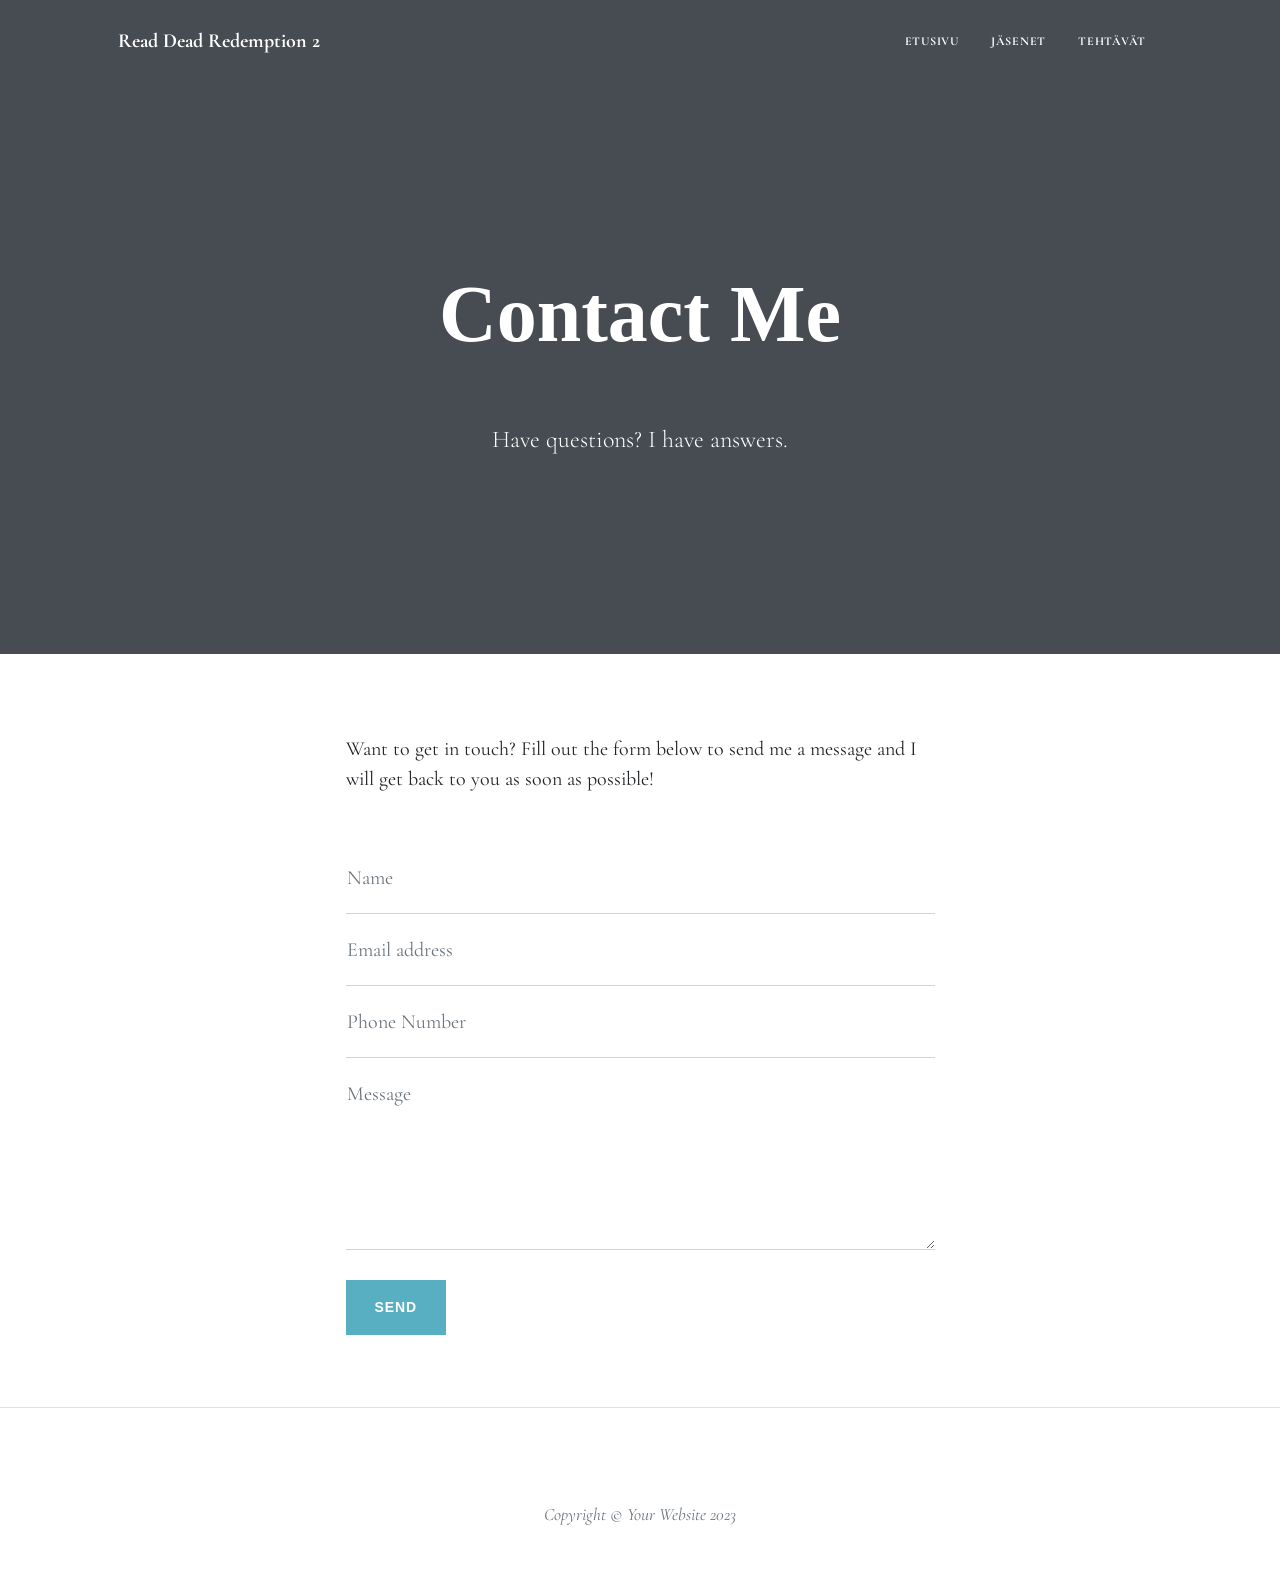
==== characters.html @ ea0ac6d4 "Initial commit - RDRII fanisivusto" ====
<!DOCTYPE html>
<html lang="en">

<head>
    <meta charset="utf-8" />
    <meta name="viewport" content="width=device-width, initial-scale=1, shrink-to-fit=no" />
    <meta name="description" content="" />
    <meta name="author" content="" />
    <title>RDR2 Fanisivusto </title>
    <!-- Google fontti-->
    <link href="https://fonts.googleapis.com/css2?family=Cormorant+Garamond&family=Smokum&display=swap" rel="stylesheet"
        type="text/css" />
    <!-- Boostrap ja oma CSS-->
    <link href="styles.css" rel="stylesheet" />
</head>

<body>
    <!-- Navigation-->
    <nav class="navbar navbar-expand-lg navbar-light" id="mainNav">
        <div class="container px-4 px-lg-5">
            <a class="navbar-brand" href="index.html">Read Dead Redemption 2</a>
            <button class="navbar-toggler" type="button" data-bs-toggle="collapse" data-bs-target="#navbarResponsive"
                aria-controls="navbarResponsive" aria-expanded="false" aria-label="Toggle navigation">
                Menu
                <i class="fas fa-bars"></i>
            </button>
            <div class="collapse navbar-collapse" id="navbarResponsive">
                <ul class="navbar-nav ms-auto py-4 py-lg-0">
                    <li class="nav-item"><a class="nav-link px-lg-3 py-3 py-lg-4" href="index.html">Etusivu</a></li>
                    <li class="nav-item"><a class="nav-link px-lg-3 py-3 py-lg-4" href="about.html">Jäsenet</a></li>
                    <li class="nav-item"><a class="nav-link px-lg-3 py-3 py-lg-4" href="post.html">Tehtävät</a></li>
                </ul>
            </div>
        </div>
    </nav>
    <!-- Page Header-->
    <header class="masthead" style="background-image: url('assets/img/contact-bg.jpg')">
        <div class="container position-relative px-4 px-lg-5">
            <div class="row gx-4 gx-lg-5 justify-content-center">
                <div class="col-md-10 col-lg-8 col-xl-7">
                    <div class="page-heading">
                        <h1>Contact Me</h1>
                        <span class="subheading">Have questions? I have answers.</span>
                    </div>
                </div>
            </div>
        </div>
    </header>
    <!-- Main Content-->
    <main class="mb-4">
        <div class="container px-4 px-lg-5">
            <div class="row gx-4 gx-lg-5 justify-content-center">
                <div class="col-md-10 col-lg-8 col-xl-7">
                    <p>Want to get in touch? Fill out the form below to send me a message and I will get back to you as
                        soon as possible!</p>
                    <div class="my-5">
                        <!-- * * * * * * * * * * * * * * *-->
                        <!-- * * SB Forms Contact Form * *-->
                        <!-- * * * * * * * * * * * * * * *-->
                        <!-- This form is pre-integrated with SB Forms.-->
                        <!-- To make this form functional, sign up at-->
                        <!-- https://startbootstrap.com/solution/contact-forms-->
                        <!-- to get an API token!-->
                        <form id="contactForm" data-sb-form-api-token="API_TOKEN">
                            <div class="form-floating">
                                <input class="form-control" id="name" type="text" placeholder="Enter your name..."
                                    data-sb-validations="required" />
                                <label for="name">Name</label>
                                <div class="invalid-feedback" data-sb-feedback="name:required">A name is required.</div>
                            </div>
                            <div class="form-floating">
                                <input class="form-control" id="email" type="email" placeholder="Enter your email..."
                                    data-sb-validations="required,email" />
                                <label for="email">Email address</label>
                                <div class="invalid-feedback" data-sb-feedback="email:required">An email is required.
                                </div>
                                <div class="invalid-feedback" data-sb-feedback="email:email">Email is not valid.</div>
                            </div>
                            <div class="form-floating">
                                <input class="form-control" id="phone" type="tel"
                                    placeholder="Enter your phone number..." data-sb-validations="required" />
                                <label for="phone">Phone Number</label>
                                <div class="invalid-feedback" data-sb-feedback="phone:required">A phone number is
                                    required.</div>
                            </div>
                            <div class="form-floating">
                                <textarea class="form-control" id="message" placeholder="Enter your message here..."
                                    style="height: 12rem" data-sb-validations="required"></textarea>
                                <label for="message">Message</label>
                                <div class="invalid-feedback" data-sb-feedback="message:required">A message is required.
                                </div>
                            </div>
                            <br />
                            <!-- Submit success message-->
                            <!---->
                            <!-- This is what your users will see when the form-->
                            <!-- has successfully submitted-->
                            <div class="d-none" id="submitSuccessMessage">
                                <div class="text-center mb-3">
                                    <div class="fw-bolder">Form submission successful!</div>
                                    To activate this form, sign up at
                                    <br />
                                    <a
                                        href="https://startbootstrap.com/solution/contact-forms">https://startbootstrap.com/solution/contact-forms</a>
                                </div>
                            </div>
                            <!-- Submit error message-->
                            <!---->
                            <!-- This is what your users will see when there is-->
                            <!-- an error submitting the form-->
                            <div class="d-none" id="submitErrorMessage">
                                <div class="text-center text-danger mb-3">Error sending message!</div>
                            </div>
                            <!-- Submit Button-->
                            <button class="btn btn-primary text-uppercase disabled" id="submitButton"
                                type="submit">Send</button>
                        </form>
                    </div>
                </div>
            </div>
        </div>
    </main>
    <!-- Footer-->
    <footer class="border-top">
        <div class="container px-4 px-lg-5">
            <div class="row gx-4 gx-lg-5 justify-content-center">
                <div class="col-md-10 col-lg-8 col-xl-7">
                    <ul class="list-inline text-center">
                        <li class="list-inline-item">
                            <a href="#!">
                                <span class="fa-stack fa-lg">
                                    <i class="fas fa-circle fa-stack-2x"></i>
                                    <i class="fab fa-twitter fa-stack-1x fa-inverse"></i>
                                </span>
                            </a>
                        </li>
                        <li class="list-inline-item">
                            <a href="#!">
                                <span class="fa-stack fa-lg">
                                    <i class="fas fa-circle fa-stack-2x"></i>
                                    <i class="fab fa-facebook-f fa-stack-1x fa-inverse"></i>
                                </span>
                            </a>
                        </li>
                        <li class="list-inline-item">
                            <a href="#!">
                                <span class="fa-stack fa-lg">
                                    <i class="fas fa-circle fa-stack-2x"></i>
                                    <i class="fab fa-github fa-stack-1x fa-inverse"></i>
                                </span>
                            </a>
                        </li>
                    </ul>
                    <div class="small text-center text-muted fst-italic">Copyright &copy; Your Website 2023</div>
                </div>
            </div>
        </div>
    </footer>
    <!-- Bootstrap core JS-->
    <script src="https://cdn.jsdelivr.net/npm/bootstrap@5.2.3/dist/js/bootstrap.bundle.min.js"></script>
    <!-- Core theme JS-->
    <script src="scripts.js"></script>
    <!-- * * * * * * * * * * * * * * * * * * * * * * * * * * * * * * * * * * * * * * * *-->
    <!-- * *                               SB Forms JS                               * *-->
    <!-- * * Activate your form at https://startbootstrap.com/solution/contact-forms * *-->
    <!-- * * * * * * * * * * * * * * * * * * * * * * * * * * * * * * * * * * * * * * * *-->
    <script src="https://cdn.startbootstrap.com/sb-forms-latest.js"></script>
</body>

</html>
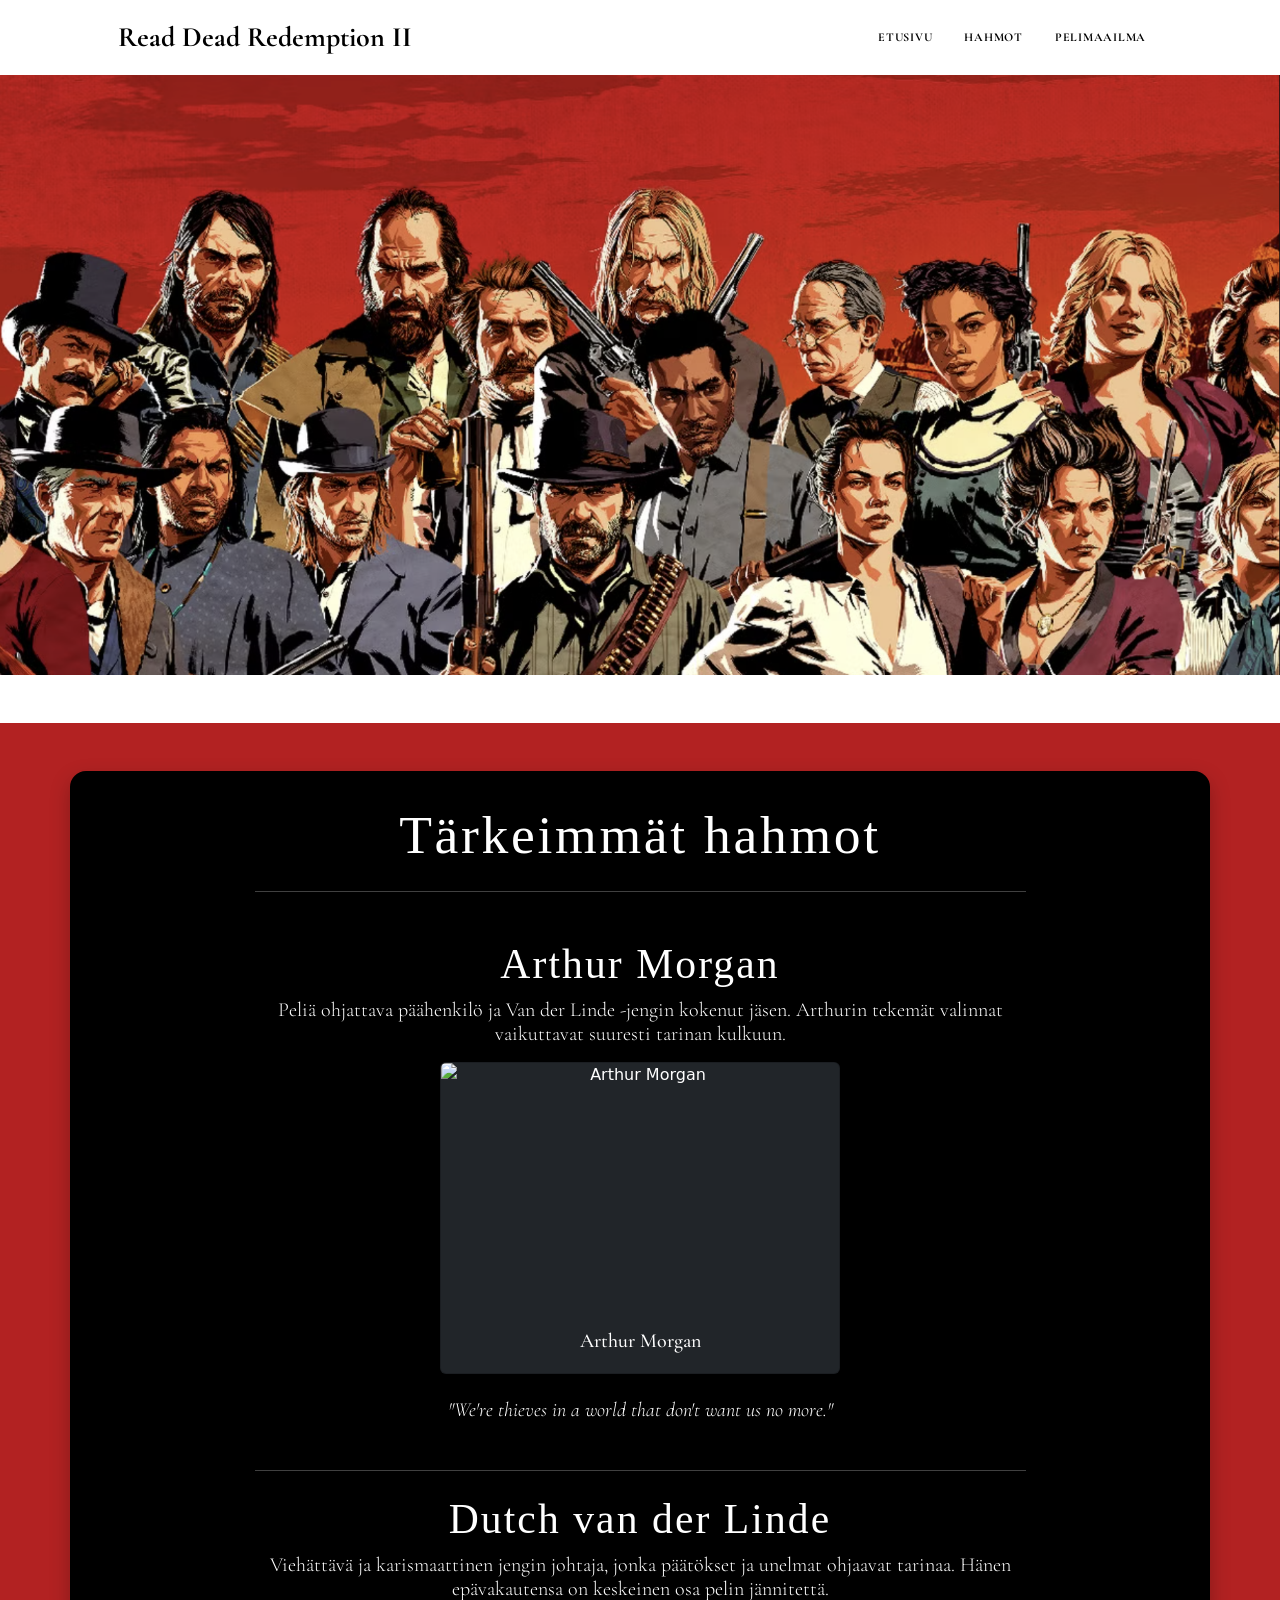
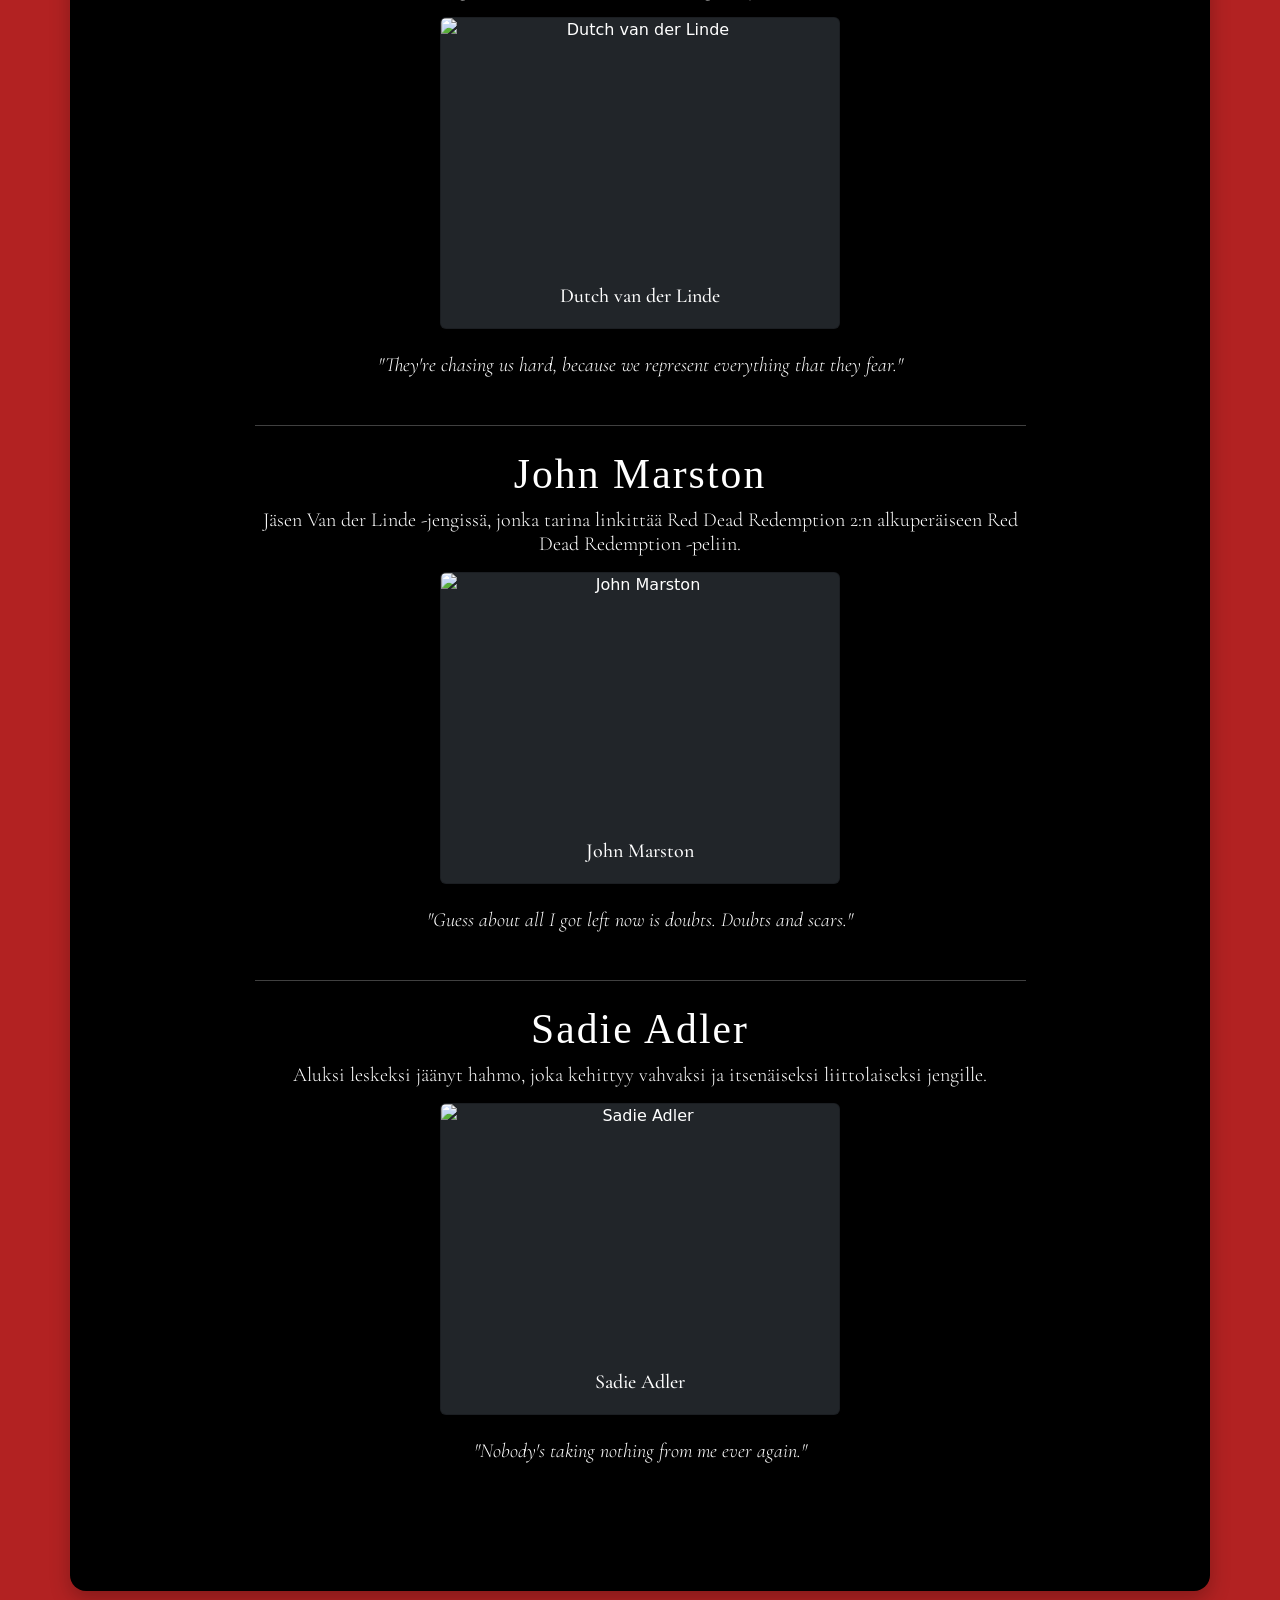
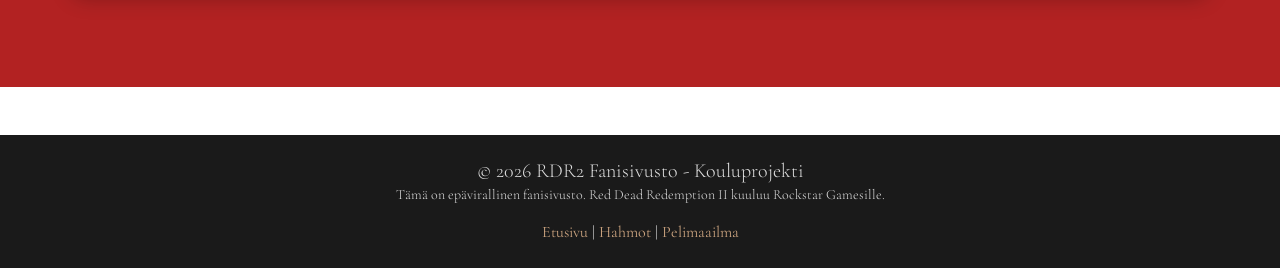
==== commit 5cbc45b4: "päivitetty" ====
--- a/characters.html
+++ b/characters.html
@@ -3,22 +3,24 @@
 
 <head>
     <meta charset="utf-8" />
-    <meta name="viewport" content="width=device-width, initial-scale=1, shrink-to-fit=no" />
+    <meta name="viewport" content="width=device-width, initial-scale=1 " />
     <meta name="description" content="" />
     <meta name="author" content="" />
-    <title>RDR2 Fanisivusto </title>
+    <title>RDRII Fanisivusto </title>
     <!-- Google fontti-->
     <link href="https://fonts.googleapis.com/css2?family=Cormorant+Garamond&family=Smokum&display=swap" rel="stylesheet"
         type="text/css" />
     <!-- Boostrap ja oma CSS-->
     <link href="styles.css" rel="stylesheet" />
+    <link href="https://cdn.jsdelivr.net/npm/bootstrap@5.3.2/dist/css/bootstrap.min.css" rel="stylesheet">
+    <script src="https://cdn.jsdelivr.net/npm/bootstrap@5.3.2/dist/js/bootstrap.bundle.min.js"></script>
 </head>
 
 <body>
-    <!-- Navigation-->
+    <!-- Navigaatio-->
     <nav class="navbar navbar-expand-lg navbar-light" id="mainNav">
         <div class="container px-4 px-lg-5">
-            <a class="navbar-brand" href="index.html">Read Dead Redemption 2</a>
+            <a class="navbar-brand" href="index.html">Read Dead Redemption II</a>
             <button class="navbar-toggler" type="button" data-bs-toggle="collapse" data-bs-target="#navbarResponsive"
                 aria-controls="navbarResponsive" aria-expanded="false" aria-label="Toggle navigation">
                 Menu
@@ -27,144 +29,148 @@
             <div class="collapse navbar-collapse" id="navbarResponsive">
                 <ul class="navbar-nav ms-auto py-4 py-lg-0">
                     <li class="nav-item"><a class="nav-link px-lg-3 py-3 py-lg-4" href="index.html">Etusivu</a></li>
-                    <li class="nav-item"><a class="nav-link px-lg-3 py-3 py-lg-4" href="about.html">Jäsenet</a></li>
-                    <li class="nav-item"><a class="nav-link px-lg-3 py-3 py-lg-4" href="post.html">Tehtävät</a></li>
+                    <li class="nav-item"><a class="nav-link px-lg-3 py-3 py-lg-4" href="characters.html">Hahmot</a></li>
+                    <li class="nav-item"><a class="nav-link px-lg-3 py-3 py-lg-4" href="world.html">Pelimaailma</a></li>
                 </ul>
             </div>
         </div>
     </nav>
-    <!-- Page Header-->
-    <header class="masthead" style="background-image: url('assets/img/contact-bg.jpg')">
+
+    <!-- Hero Header -->
+    <header class="masthead" style="background-image: url('assets/img/gang.png')">
         <div class="container position-relative px-4 px-lg-5">
+        </div>
+    </header>
+
+    <!-- Main Content -->
+    <main class="page-content" style="color: #FFFFFF;">
+        <div class="container px-4 px-lg-5 justify-content-center">
+            <!-- Esittelyteksti -->
             <div class="row gx-4 gx-lg-5 justify-content-center">
-                <div class="col-md-10 col-lg-8 col-xl-7">
-                    <div class="page-heading">
-                        <h1>Contact Me</h1>
-                        <span class="subheading">Have questions? I have answers.</span>
+                <div class="col-md-12 col-lg-10 col-xl-9">
+                    <div class="site-heading">
+                        <h1>Tärkeimmät hahmot</h1>
+                        <!-- Divider-->
+                        <hr class="my-4" />
+                        <!-- Arthur Morgan -->
+                        <section class="my-5">
+                            <h2>Arthur Morgan</h2>
+                            <p>Peliä ohjattava päähenkilö ja Van der Linde -jengin kokenut jäsen.
+                                Arthurin tekemät valinnat vaikuttavat suuresti tarinan kulkuun.</p>
+                            <div class="card text-center bg-dark text-white shadow-sm mx-auto"
+                                style="max-width: 400px;">
+                                <img id="arthur-image" class="card-img-top img-fluid" alt="Arthur Morgan"
+                                    style="object-fit: cover; object-position: top center; height: 250px;">
+                                <div class="card-body">
+                                    <h5 class="card-title">Arthur Morgan</h5>
+                                    <h6 class="card-subtitle mb-2 text-muted" id="arthur-role"></h6>
+                                </div>
+                            </div>
+                            <p><br><i> "We're thieves in a world that don't want us no more."</i></p>
+                        </section>
+
+                        <!-- Dutch van der Linde  -->
+                        <section class="my-5">
+                            <hr class="my-4" />
+                            <h2>Dutch van der Linde</h2>
+                            <p>Viehättävä ja karismaattinen jengin johtaja, jonka päätökset ja unelmat ohjaavat tarinaa.
+                                Hänen epävakautensa on keskeinen osa pelin jännitettä.</p>
+
+                            <div class="card text-center bg-dark text-white shadow-sm mx-auto"
+                                style="max-width: 400px;">
+                                <img id="dutch-image" class="card-img-top img-fluid" alt="Dutch van der Linde"
+                                    style="object-fit: cover; object-position: center 27%; height: 250px;">
+                                <div class="card-body">
+                                    <h5 class="card-title">Dutch van der Linde</h5>
+                                    <h6 class="card-subtitle mb-2 text-muted" id="dutch-role"></h6>
+                                </div>
+                            </div>
+                            <p><br><i> "They're chasing us hard, because we represent everything that they fear."</i>
+                            </p>
+                        </section>
+
+                        <!-- John Marston -->
+                        <section class="my-5">
+                            <hr class="my-4" />
+                            <h2>John Marston</h2>
+                            <p>Jäsen Van der Linde -jengissä, jonka tarina linkittää Red Dead Redemption 2:n
+                                alkuperäiseen Red Dead Redemption -peliin.</p>
+
+                            <div class="card text-center bg-dark text-white shadow-sm mx-auto"
+                                style="max-width: 400px;">
+                                <img id="john-image" class="card-img-top img-fluid" alt="John Marston"
+                                    style="object-fit: cover; object-position: center 30%; height: 250px;">
+                                <div class="card-body">
+                                    <h5 class="card-title">John Marston</h5>
+                                    <h6 class="card-subtitle mb-2 text-muted" id="john-role"></h6>
+                                </div>
+                            </div>
+                            <p><br><i> "Guess about all I got left now is doubts. Doubts and scars."</i></p>
+                        </section>
+
+                        <!-- Sadie Adler  -->
+                        <section class="my-5">
+                            <hr class="my-4" />
+                            <h2>Sadie Adler</h2>
+                            <p>Aluksi leskeksi jäänyt hahmo, joka kehittyy vahvaksi ja itsenäiseksi liittolaiseksi
+                                jengille.</p>
+                            <div class="card text-center bg-dark text-white shadow-sm mx-auto"
+                                style="max-width: 400px;">
+                                <img id="sadie-image" class="card-img-top img-fluid" alt="Sadie Adler"
+                                    style="object-fit: cover; object-position: top; height: 250px;">
+                                <div class="card-body">
+                                    <h5 class="card-title">Sadie Adler</h5>
+                                    <h6 class="card-subtitle mb-2 text-muted" id="sadie-role"></h6>
+                                </div>
+                            </div>
+                            <p><br><i> "Nobody's taking nothing from me ever again."</i></p>
+                        </section>
+
+                        <script>
+                            document.addEventListener("DOMContentLoaded", function () {
+                                const jsonURL = "https://api.jsonbin.io/v3/b/69ac94f8d0ea881f40fa2c72";
+
+                                fetch(jsonURL)
+                                    .then(response => response.json())
+                                    .then(data => {
+                                        const members = data.record || [];
+
+                                        // Funktio yhdelle hahmolle
+                                        function setCharacter(idPrefix, characterName) {
+                                            const charData = members.find(member => member.name === characterName);
+                                            if (charData) {
+                                                document.getElementById(`${idPrefix}-image`).src = charData.image;
+                                                document.getElementById(`${idPrefix}-role`).textContent = charData.role;
+                                            }
+                                        }
+
+                                        setCharacter("arthur", "Arthur Morgan");
+                                        setCharacter("dutch", "Dutch van der Linde");
+                                        setCharacter("john", "John Marston");
+                                        setCharacter("sadie", "Sadie Adler");
+                                    })
+                                    .catch(err => console.error("JSON fetch error:", err));
+                            });
+                        </script>
                     </div>
                 </div>
             </div>
-        </div>
-    </header>
-    <!-- Main Content-->
-    <main class="mb-4">
-        <div class="container px-4 px-lg-5">
-            <div class="row gx-4 gx-lg-5 justify-content-center">
-                <div class="col-md-10 col-lg-8 col-xl-7">
-                    <p>Want to get in touch? Fill out the form below to send me a message and I will get back to you as
-                        soon as possible!</p>
-                    <div class="my-5">
-                        <!-- * * * * * * * * * * * * * * *-->
-                        <!-- * * SB Forms Contact Form * *-->
-                        <!-- * * * * * * * * * * * * * * *-->
-                        <!-- This form is pre-integrated with SB Forms.-->
-                        <!-- To make this form functional, sign up at-->
-                        <!-- https://startbootstrap.com/solution/contact-forms-->
-                        <!-- to get an API token!-->
-                        <form id="contactForm" data-sb-form-api-token="API_TOKEN">
-                            <div class="form-floating">
-                                <input class="form-control" id="name" type="text" placeholder="Enter your name..."
-                                    data-sb-validations="required" />
-                                <label for="name">Name</label>
-                                <div class="invalid-feedback" data-sb-feedback="name:required">A name is required.</div>
-                            </div>
-                            <div class="form-floating">
-                                <input class="form-control" id="email" type="email" placeholder="Enter your email..."
-                                    data-sb-validations="required,email" />
-                                <label for="email">Email address</label>
-                                <div class="invalid-feedback" data-sb-feedback="email:required">An email is required.
-                                </div>
-                                <div class="invalid-feedback" data-sb-feedback="email:email">Email is not valid.</div>
-                            </div>
-                            <div class="form-floating">
-                                <input class="form-control" id="phone" type="tel"
-                                    placeholder="Enter your phone number..." data-sb-validations="required" />
-                                <label for="phone">Phone Number</label>
-                                <div class="invalid-feedback" data-sb-feedback="phone:required">A phone number is
-                                    required.</div>
-                            </div>
-                            <div class="form-floating">
-                                <textarea class="form-control" id="message" placeholder="Enter your message here..."
-                                    style="height: 12rem" data-sb-validations="required"></textarea>
-                                <label for="message">Message</label>
-                                <div class="invalid-feedback" data-sb-feedback="message:required">A message is required.
-                                </div>
-                            </div>
-                            <br />
-                            <!-- Submit success message-->
-                            <!---->
-                            <!-- This is what your users will see when the form-->
-                            <!-- has successfully submitted-->
-                            <div class="d-none" id="submitSuccessMessage">
-                                <div class="text-center mb-3">
-                                    <div class="fw-bolder">Form submission successful!</div>
-                                    To activate this form, sign up at
-                                    <br />
-                                    <a
-                                        href="https://startbootstrap.com/solution/contact-forms">https://startbootstrap.com/solution/contact-forms</a>
-                                </div>
-                            </div>
-                            <!-- Submit error message-->
-                            <!---->
-                            <!-- This is what your users will see when there is-->
-                            <!-- an error submitting the form-->
-                            <div class="d-none" id="submitErrorMessage">
-                                <div class="text-center text-danger mb-3">Error sending message!</div>
-                            </div>
-                            <!-- Submit Button-->
-                            <button class="btn btn-primary text-uppercase disabled" id="submitButton"
-                                type="submit">Send</button>
-                        </form>
-                    </div>
-                </div>
-            </div>
-        </div>
     </main>
+
     <!-- Footer-->
-    <footer class="border-top">
-        <div class="container px-4 px-lg-5">
-            <div class="row gx-4 gx-lg-5 justify-content-center">
-                <div class="col-md-10 col-lg-8 col-xl-7">
-                    <ul class="list-inline text-center">
-                        <li class="list-inline-item">
-                            <a href="#!">
-                                <span class="fa-stack fa-lg">
-                                    <i class="fas fa-circle fa-stack-2x"></i>
-                                    <i class="fab fa-twitter fa-stack-1x fa-inverse"></i>
-                                </span>
-                            </a>
-                        </li>
-                        <li class="list-inline-item">
-                            <a href="#!">
-                                <span class="fa-stack fa-lg">
-                                    <i class="fas fa-circle fa-stack-2x"></i>
-                                    <i class="fab fa-facebook-f fa-stack-1x fa-inverse"></i>
-                                </span>
-                            </a>
-                        </li>
-                        <li class="list-inline-item">
-                            <a href="#!">
-                                <span class="fa-stack fa-lg">
-                                    <i class="fas fa-circle fa-stack-2x"></i>
-                                    <i class="fab fa-github fa-stack-1x fa-inverse"></i>
-                                </span>
-                            </a>
-                        </li>
-                    </ul>
-                    <div class="small text-center text-muted fst-italic">Copyright &copy; Your Website 2023</div>
-                </div>
+    <footer class="site-footer text-center py-4 mt-5">
+        <div class="container">
+            <p class="mb-1">© 2026 RDR2 Fanisivusto - Kouluprojekti</p>
+            <p class="small">
+                Tämä on epävirallinen fanisivusto. Red Dead Redemption II kuuluu Rockstar Gamesille.
+            </p>
+            <div class="footer-links mt-2">
+                <a href="index.html">Etusivu</a> |
+                <a href="characters.html">Hahmot</a> |
+                <a href="world.html">Pelimaailma</a>
             </div>
         </div>
     </footer>
-    <!-- Bootstrap core JS-->
-    <script src="https://cdn.jsdelivr.net/npm/bootstrap@5.2.3/dist/js/bootstrap.bundle.min.js"></script>
-    <!-- Core theme JS-->
-    <script src="scripts.js"></script>
-    <!-- * * * * * * * * * * * * * * * * * * * * * * * * * * * * * * * * * * * * * * * *-->
-    <!-- * *                               SB Forms JS                               * *-->
-    <!-- * * Activate your form at https://startbootstrap.com/solution/contact-forms * *-->
-    <!-- * * * * * * * * * * * * * * * * * * * * * * * * * * * * * * * * * * * * * * * *-->
-    <script src="https://cdn.startbootstrap.com/sb-forms-latest.js"></script>
 </body>
 
 </html>
--- a/styles.css
+++ b/styles.css
@@ -0,0 +1,534 @@
+@charset "UTF-8";
+
+/* ---- SCROLL SMOOTH ---- */
+@media (prefers-reduced-motion: no-preference) {
+  :root {
+    scroll-behavior: smooth;
+  }
+}
+
+
+/* ---- PERUSFONTIT JA TYYLIT ---- */
+
+.page-content {
+  background-color: #B22222;
+  padding: 3rem 1rem;
+  min-height: 100vh;
+  color: #212529;
+}
+
+.page-content .container {
+  background-color: #000000;
+  padding: 2rem;
+  border-radius: 1rem;
+  box-shadow: 0 8px 20px rgba(0, 0, 0, 0.25);
+  margin-bottom: 3rem;
+}
+
+
+body {
+  font-family: 'Cormorant Garamond', serif;
+  font-size: 1.25rem;
+  margin: 0;
+  line-height: var(--bs-body-line-height);
+  text-align: var(--bs-body-text-align);
+  background-color: #D5D3D2;
+  -webkit-text-size-adjust: 100%;
+  -webkit-tap-highlight-color: rgba(0, 0, 0, 0);
+}
+
+p,
+.p,
+h3,
+.h3,
+h4,
+.h4,
+h5,
+.h5,
+h6,
+.h6 {
+  margin-top: 0;
+  margin-bottom: 0.5rem;
+  font-family: Cormorant Garamond, -apple-system, BlinkMacSystemFont, "Segoe UI", Roboto, "Helvetica Neue", Arial, sans-serif,
+    "Apple Color Emoji", "Segoe UI Emoji", "Segoe UI Symbol", "Noto Color Emoji";
+  font-weight: 800;
+  line-height: 1.2;
+}
+
+p {
+  margin-bottom: 1rem;
+  font-weight: lighter;
+}
+
+h1,
+.h1,
+h2,
+.h2 {
+  font-family: 'Smokum', cursive;
+  font-weight: 700;
+  letter-spacing: 0.05em;
+  text-shadow: 1px 1px 0 #00000033;
+}
+
+h1,
+.h1 {
+  font-size: calc(1.375rem + 1.5vw);
+}
+
+h2,
+.h2 {
+  font-size: calc(1.325rem + 0.9vw);
+}
+
+h3,
+.h3 {
+  font-size: calc(1.3rem + 0.6vw);
+}
+
+h4,
+.h4 {
+  font-size: calc(1.275rem + 0.3vw);
+}
+
+h5,
+.h5 {
+  font-size: 1.25rem;
+}
+
+h6,
+.h6 {
+  font-size: 1rem;
+}
+
+@media (min-width: 1200px) {
+
+  h1,
+  .h1 {
+    font-size: 3.5rem;
+  }
+
+  h2,
+  .h2 {
+    font-size: 2rem;
+  }
+
+  h3,
+  .h3 {
+    font-size: 1.75rem;
+  }
+
+  h4,
+  .h4 {
+    font-size: 1.5rem;
+  }
+
+  p {
+    font-size: 1.25rem;
+    font-weight: lighter;
+  }
+}
+
+
+/* ---- HR JA BLOCKQUOTE ---- */
+hr {
+  margin: 1rem 0;
+  border: 0;
+  border-top: 1px solid;
+  color: inherit;
+  opacity: 0.25;
+}
+
+blockquote {
+  font-style: italic;
+  color: #6c757d;
+}
+
+p a {
+  text-decoration: underline;
+}
+
+
+/* ---- HERO HEADER ---- */
+header.masthead {
+  background-size: cover;
+  background-position: top left;
+  background-repeat: no-repeat;
+  background-color: #B22222;
+  min-height: 600px;
+  position: relative;
+  margin-bottom: 3rem;
+  padding-top: 5rem;
+  padding-bottom: 10rem;
+  background-attachment: scroll;
+  z-index: 1;
+}
+
+/*  TABLET näytöt */
+@media (min-width: 768px) and (max-width: 991px) {
+  header.masthead {
+    min-height: 500px;
+    position: relative;
+    background-size: cover;
+    background-repeat: no-repeat;
+    background-position: 50% 35%-40%;
+    padding-top: 4rem;
+    padding-bottom: 6rem;
+  }
+
+  header.masthead img {
+    width: 100%;
+    height: 100%;
+    object-fit: cover;
+    object-position: bottom 90%;
+  }
+}
+
+
+
+/*  MOBILE näytöt */
+@media (max-width: 768px) {
+  header.masthead {
+    min-height: 50px;
+    background-size: cover;
+    background-position: top left;
+    padding-top: 3rem;
+    padding-bottom: 5rem;
+    margin-left: 3px;
+    margin-right: 3px;
+    overflow: hidden;
+  }
+}
+
+/* Tekstin tyyli headerissa */
+.page-content .site-heading {
+  color: #fff;
+  text-align: center;
+  padding-bottom: 3rem;
+}
+
+.page-content h1 {
+  font-size: calc(1.75rem + 2vw);
+}
+
+.page-content .site-heading h2 {
+  font-size: calc(1rem + 2vw);
+}
+
+.page-content .site-heading .subheading {
+  font-size: 1.25rem;
+  font-weight: 300;
+  line-height: 1.1;
+  margin-top: 0.625rem;
+  font-family: "Cormorant Garamond", serif;
+  display: block;
+}
+
+
+/* ---- NAVIGAATIO ---- */
+#mainNav {
+  position: relative;
+  top: 0;
+  left: 0;
+  right: 0;
+  z-index: 1030;
+  border-bottom: 1px solid #dee2e6;
+  background-color: #ededed;
+  font-family: "Cormorant Garamond", serif;
+  min-height: 50px;
+  /* pienempi korkeus */
+  padding-top: 0.25rem;
+  padding-bottom: 0.25rem;
+}
+
+/* Navbar brand ja linkit */
+#mainNav .navbar-brand {
+  font-weight: 800;
+  padding-top: 0.25rem;
+  padding-bottom: 0.25rem;
+}
+
+#mainNav .navbar-toggler {
+  font-size: 0.75rem;
+  font-weight: 800;
+  padding: 0.75rem 0.75rem;
+  text-transform: uppercase;
+}
+
+#mainNav .navbar-nav>li.nav-item>a.nav-link {
+  font-size: 0.75rem;
+  font-weight: 800;
+  letter-spacing: 0.0625em;
+  text-transform: uppercase;
+  padding-top: 0.5rem;
+  padding-bottom: 0.5rem;
+}
+
+/* ---- NAVBAR SUURET NÄYTÖT ---- */
+@media (min-width: 992px) {
+  #mainNav {
+    border-bottom: 1px solid transparent;
+    background: #FFFFFF;
+    transition: background-color 0.2s;
+    transform: translate3d(0, 0, 0);
+    backface-visibility: hidden;
+  }
+
+  #mainNav .navbar-brand {
+    color: black;
+    font-size: 1.75rem;
+  }
+
+  #mainNav .navbar-brand:hover,
+  #mainNav .navbar-brand:focus {
+    color: black;
+  }
+
+  #mainNav .navbar-nav>li.nav-item>a.nav-link {
+    color: black;
+  }
+
+  #mainNav .navbar-nav>li.nav-item>a.nav-link:hover,
+  #mainNav .navbar-nav>li.nav-item>a.nav-link:focus {
+    color: black;
+  }
+
+  /* Scrollattu kiinteä navbar */
+  #mainNav.is-fixed {
+    position: fixed;
+    top: -83px;
+    transition: transform 0.2s;
+    border-bottom: 1px solid white;
+    background-color: rgba(255, 255, 255, 0.9);
+  }
+
+  #mainNav.is-fixed .navbar-brand {
+    color: #212529;
+  }
+
+  #mainNav.is-fixed .navbar-brand:hover,
+  #mainNav.is-fixed .navbar-brand:focus {
+    color: #0085A1;
+  }
+
+  #mainNav.is-fixed .navbar-nav>li.nav-item>a {
+    color: #212529;
+  }
+
+  #mainNav.is-fixed .navbar-nav>li.nav-item>a:hover,
+  #mainNav.is-fixed .navbar-nav>li.nav-item>a:focus {
+    color: #0085A1;
+  }
+
+  #mainNav.is-visible {
+    transform: translate3d(0, 100%, 0);
+  }
+}
+
+/* ---- FOOTER ---- */
+footer {
+  padding: 3rem 0;
+}
+
+
+/* ---- LINKIT JA KUVA ELEMENTIT ---- */
+a {
+  color: var(--bs-link-color);
+  text-decoration: none;
+}
+
+a:hover {
+  color: var(--bs-link-hover-color);
+}
+
+a:not([href]):not([class]),
+a:not([href]):not([class]):hover {
+  color: inherit;
+  text-decoration: none;
+}
+
+img,
+svg {
+  vertical-align: middle;
+}
+
+/* ---- Pelin ominaisuudet -kortin tyyli ---- */
+.feature-card {
+  max-width: 600px;
+  margin-left: auto;
+  margin-right: auto;
+  padding: 1.5rem;
+  border: 2px solid #8B5E3C;
+  border-radius: 12px;
+  background-color: #F2E9DC;
+  box-shadow: 4px 4px 12px rgba(0, 0, 0, 0.4);
+  font-family: 'Cormorant Garamond', serif;
+  text-align: center;
+  transition: transform 0.3s ease, box-shadow 0.3s ease;
+}
+
+/* Hover-efekti “nostaa” korttia */
+.feature-card:hover {
+  transform: translateY(-5px);
+  box-shadow: 6px 6px 18px rgba(0, 0, 0, 0.5);
+}
+
+/* Kortin otsikko */
+.feature-card h4 {
+  font-weight: 700;
+  letter-spacing: 0.05em;
+  color: #5C3A21;
+  margin-bottom: 0.75rem;
+  text-shadow: 1px 1px 0 #00000033;
+}
+
+/* Kortin kuva */
+.feature-card img {
+  border-radius: 8px;
+  object-fit: cover;
+  max-height: 250px;
+  margin-bottom: 1rem;
+}
+
+/* Kortin teksti */
+.feature-card p {
+  font-size: 1rem;
+  line-height: 1.4;
+  color: #000000;
+}
+
+/* Pienemmät näytöt */
+@media (max-width: 768px) {
+  .feature-card {
+    padding: 1rem;
+    max-width: 100%;
+  }
+
+  .feature-card img {
+    max-height: 200px;
+  }
+}
+
+
+/* ---- PAINIKKEET JA LOMAKKEET ---- */
+button {
+  border-radius: 0;
+}
+
+button:focus:not(:focus-visible) {
+  outline: 0;
+}
+
+button,
+select,
+[type=button],
+[type=submit],
+[type=reset] {
+  cursor: pointer;
+}
+
+input,
+button,
+select,
+optgroup,
+textarea {
+  margin: 0;
+  font-family: inherit;
+  font-size: inherit;
+  line-height: inherit;
+}
+
+button,
+select {
+  text-transform: none;
+}
+
+[role=button] {
+  cursor: pointer;
+}
+
+.form-floating input,
+.form-floating textarea {
+  border-left: 0;
+  border-right: 0;
+  border-top: 0;
+}
+
+.form-floating input:focus,
+.form-floating textarea:focus {
+  box-shadow: none;
+}
+
+.form-floating label {
+  color: #6c757d;
+}
+
+
+/* ---- KUVAKARUSELLI ---- */
+.carousel img {
+  width: 100%;
+  height: auto;
+  max-height: 400px;
+  object-fit: contain;
+  object-position: top center;
+  border-radius: 10px;
+}
+
+@media (max-width: 768px) {
+  .carousel img {
+    height: 250px;
+  }
+
+  .carousel-caption {
+    position: static;
+    background: #111;
+    margin-top: 10px;
+  }
+}
+
+.carousel-caption {
+  bottom: 20px;
+  background-color: rgba(0, 0, 0, 0.5);
+  padding: 10px;
+  border-radius: 5px;
+  z-index: 2;
+}
+
+.carousel-caption h5 {
+  font-size: 1.5rem;
+  font-weight: 600;
+}
+
+.carousel-caption p {
+  font-size: 0.95rem;
+}
+
+.carousel-item::after {
+  content: "";
+  position: absolute;
+  left: 0;
+  bottom: 0;
+  width: 100%;
+  height: 50%;
+  background: linear-gradient(to top, rgba(0, 0, 0, 0.85), rgba(0, 0, 0, 0));
+}
+
+/* ---- BUTTON UTILITY ---- */
+.btn {
+  letter-spacing: 0.0625em;
+}
+
+/* ---- Footer ---- */
+.site-footer {
+  background-color: #1a1a1a;
+  color: #ddd;
+  font-family: 'Cormorant Garamond', serif;
+}
+
+.site-footer a {
+  color: #c9a27e;
+  text-decoration: none;
+}
+
+.site-footer a:hover {
+  text-decoration: underline;
+}
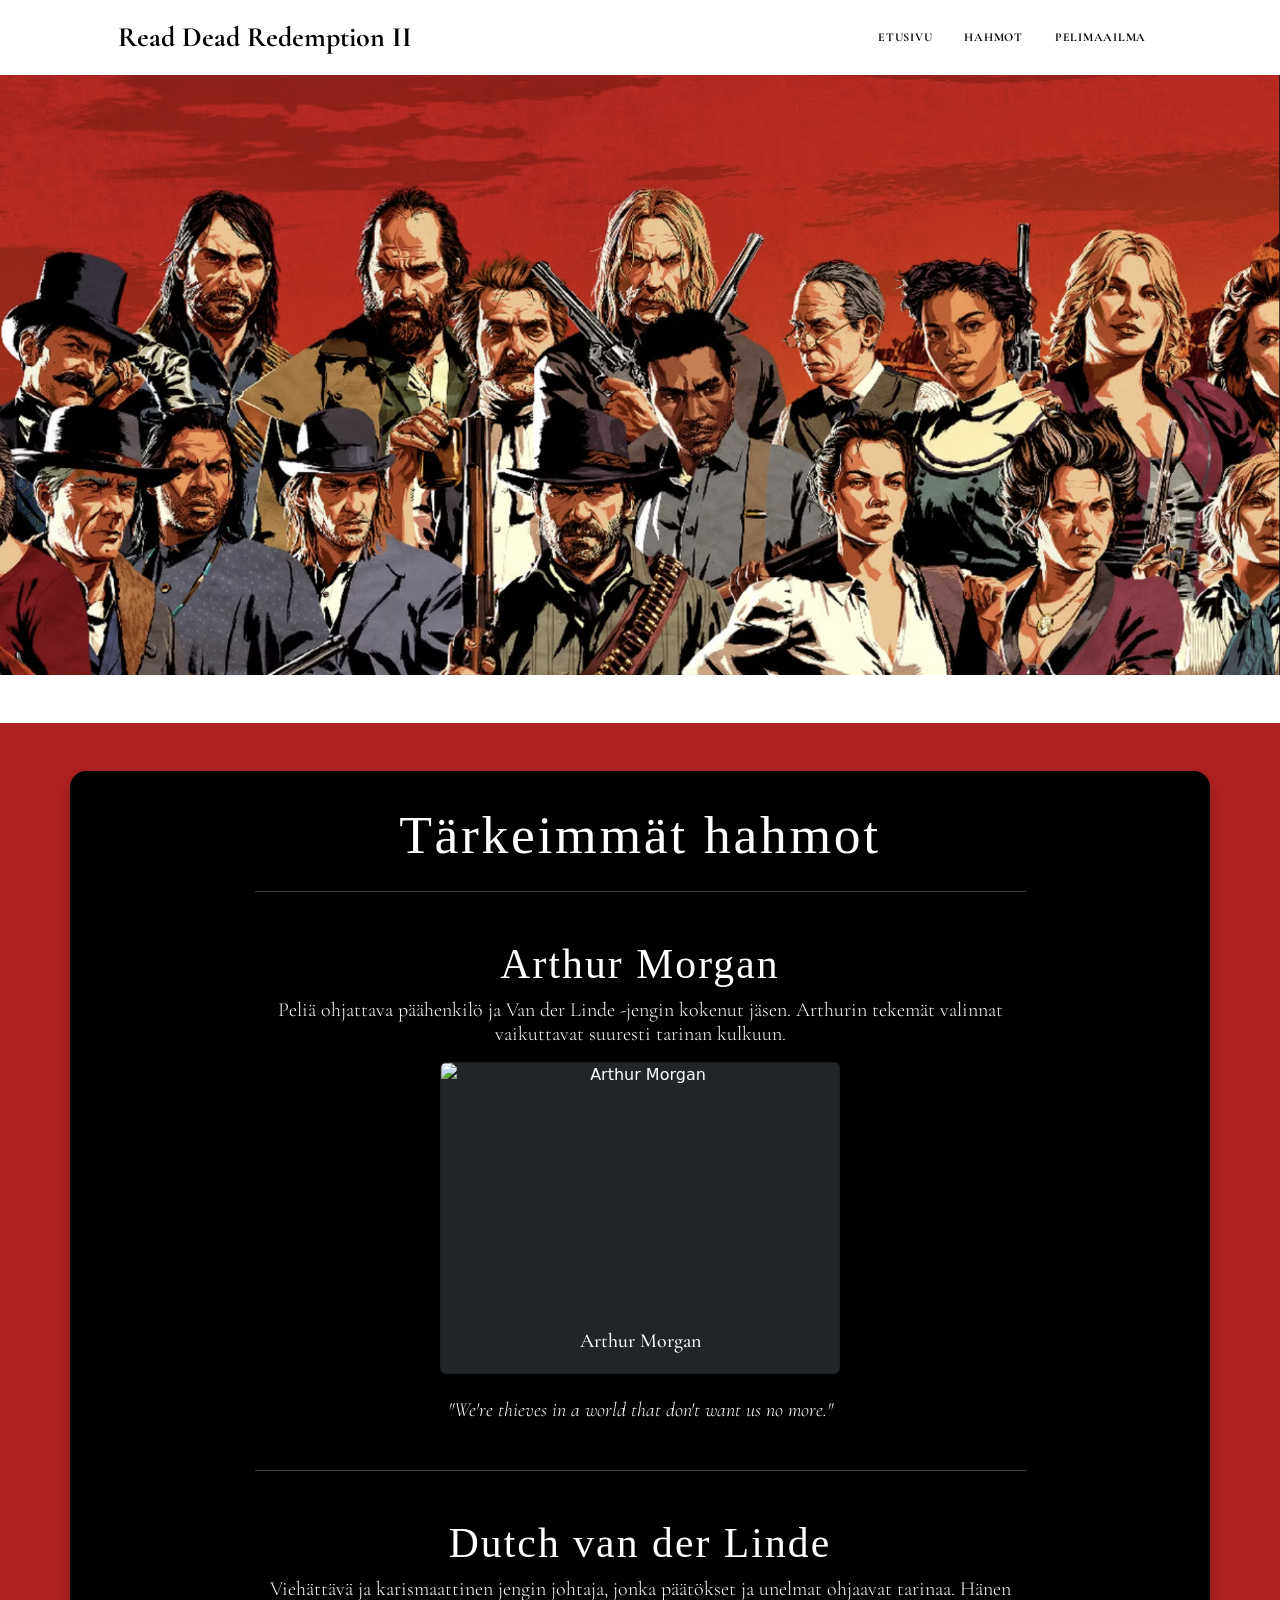
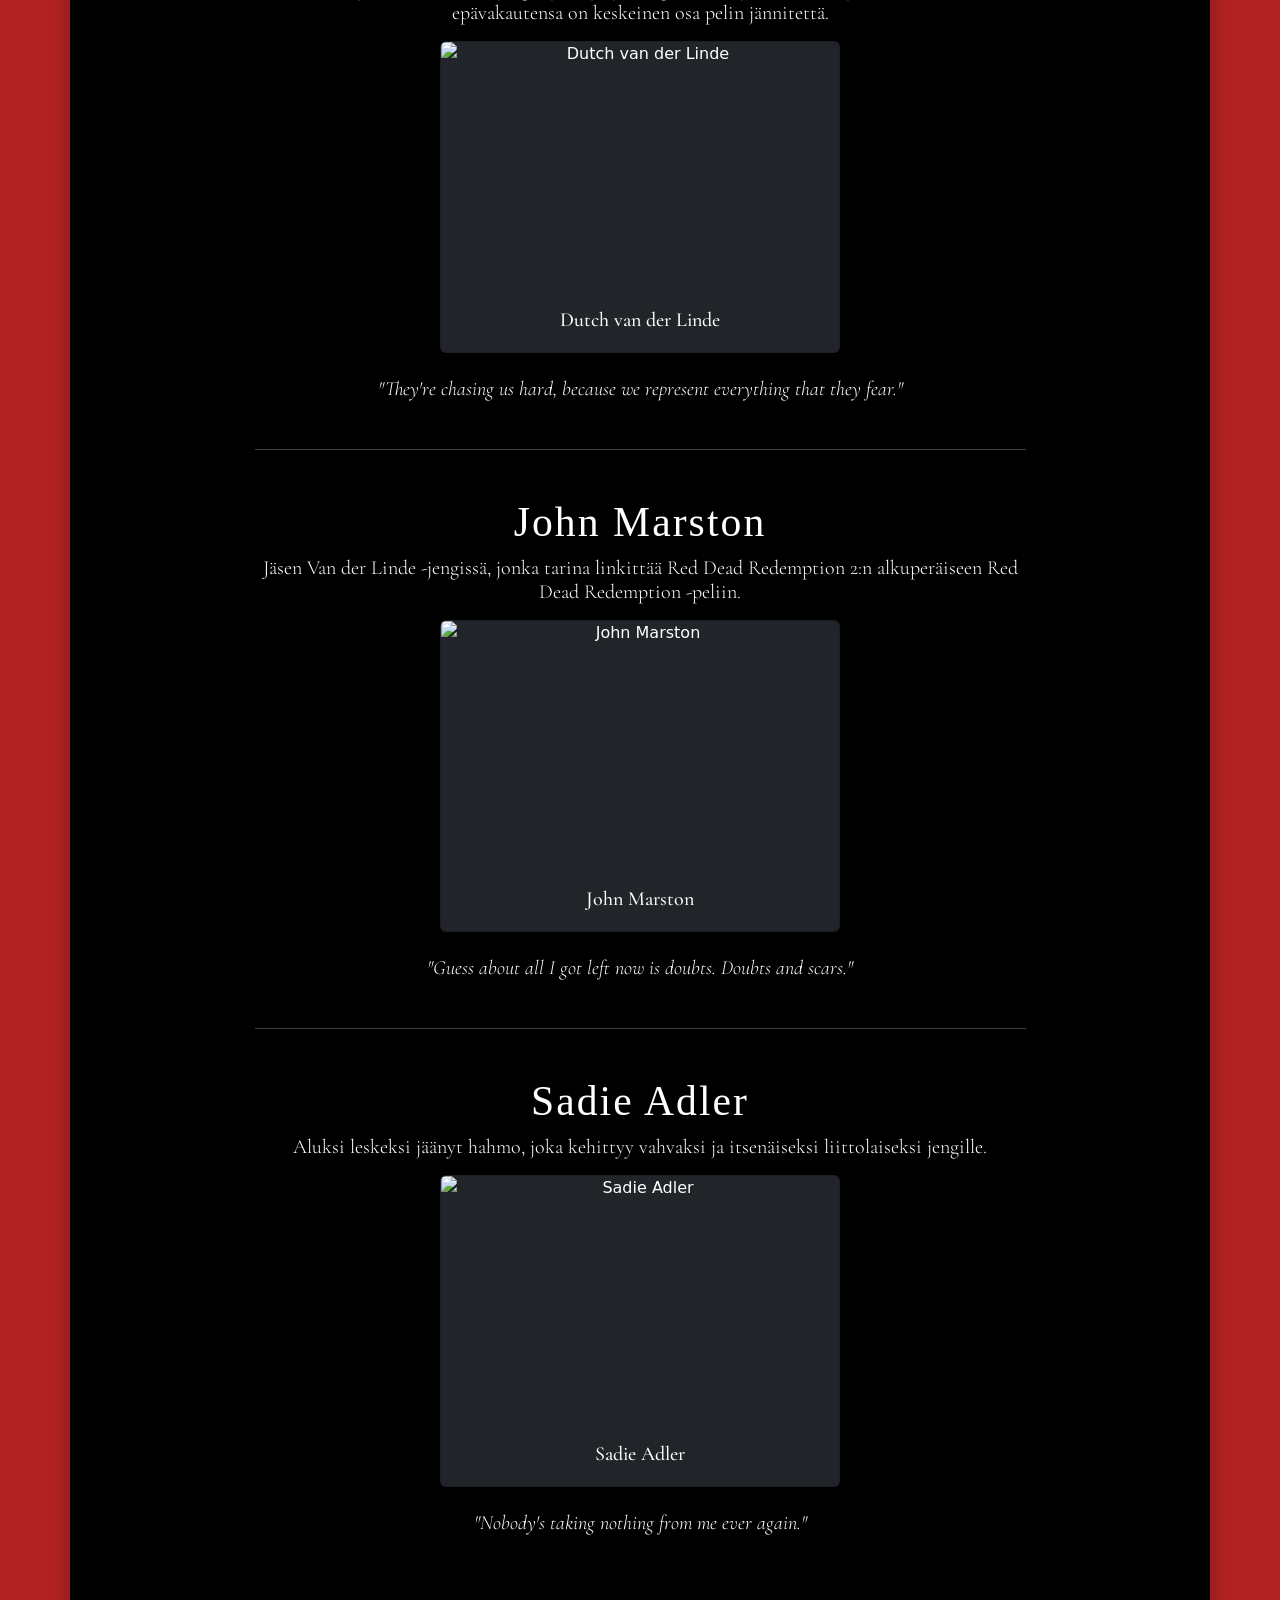
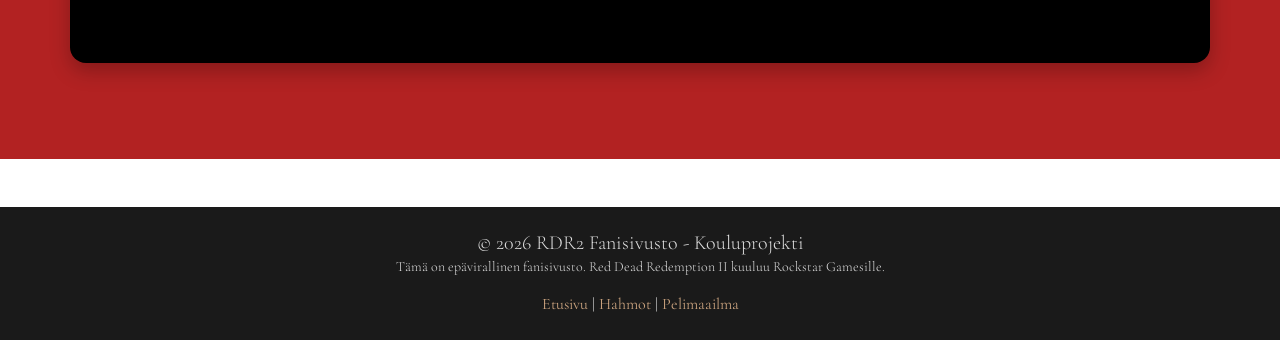
==== commit 63d3eead: "tags korjattu" ====
--- a/characters.html
+++ b/characters.html
@@ -63,7 +63,7 @@
                                     style="object-fit: cover; object-position: top center; height: 250px;">
                                 <div class="card-body">
                                     <h5 class="card-title">Arthur Morgan</h5>
-                                    <h6 class="card-subtitle mb-2 text-muted" id="arthur-role"></h6>
+                                    <h6 class="card-subtitle mb-2 " id="arthur-role"></h6>
                                 </div>
                             </div>
                             <p><br><i> "We're thieves in a world that don't want us no more."</i></p>
@@ -71,7 +71,7 @@
 
                         <!-- Dutch van der Linde  -->
                         <section class="my-5">
-                            <hr class="my-4" />
+                            <hr class="my-4" /><br>
                             <h2>Dutch van der Linde</h2>
                             <p>Viehättävä ja karismaattinen jengin johtaja, jonka päätökset ja unelmat ohjaavat tarinaa.
                                 Hänen epävakautensa on keskeinen osa pelin jännitettä.</p>
@@ -82,7 +82,7 @@
                                     style="object-fit: cover; object-position: center 27%; height: 250px;">
                                 <div class="card-body">
                                     <h5 class="card-title">Dutch van der Linde</h5>
-                                    <h6 class="card-subtitle mb-2 text-muted" id="dutch-role"></h6>
+                                    <h6 class="card-subtitle mb-2 " id="dutch-role"></h6>
                                 </div>
                             </div>
                             <p><br><i> "They're chasing us hard, because we represent everything that they fear."</i>
@@ -91,7 +91,7 @@
 
                         <!-- John Marston -->
                         <section class="my-5">
-                            <hr class="my-4" />
+                            <hr class="my-4" /><br>
                             <h2>John Marston</h2>
                             <p>Jäsen Van der Linde -jengissä, jonka tarina linkittää Red Dead Redemption 2:n
                                 alkuperäiseen Red Dead Redemption -peliin.</p>
@@ -102,7 +102,7 @@
                                     style="object-fit: cover; object-position: center 30%; height: 250px;">
                                 <div class="card-body">
                                     <h5 class="card-title">John Marston</h5>
-                                    <h6 class="card-subtitle mb-2 text-muted" id="john-role"></h6>
+                                    <h6 class="card-subtitle mb-2" id="john-role"></h6>
                                 </div>
                             </div>
                             <p><br><i> "Guess about all I got left now is doubts. Doubts and scars."</i></p>
@@ -110,7 +110,7 @@
 
                         <!-- Sadie Adler  -->
                         <section class="my-5">
-                            <hr class="my-4" />
+                            <hr class="my-4" /><br>
                             <h2>Sadie Adler</h2>
                             <p>Aluksi leskeksi jäänyt hahmo, joka kehittyy vahvaksi ja itsenäiseksi liittolaiseksi
                                 jengille.</p>
@@ -120,7 +120,7 @@
                                     style="object-fit: cover; object-position: top; height: 250px;">
                                 <div class="card-body">
                                     <h5 class="card-title">Sadie Adler</h5>
-                                    <h6 class="card-subtitle mb-2 text-muted" id="sadie-role"></h6>
+                                    <h6 class="card-subtitle mb-2 " id="sadie-role"></h6>
                                 </div>
                             </div>
                             <p><br><i> "Nobody's taking nothing from me ever again."</i></p>
